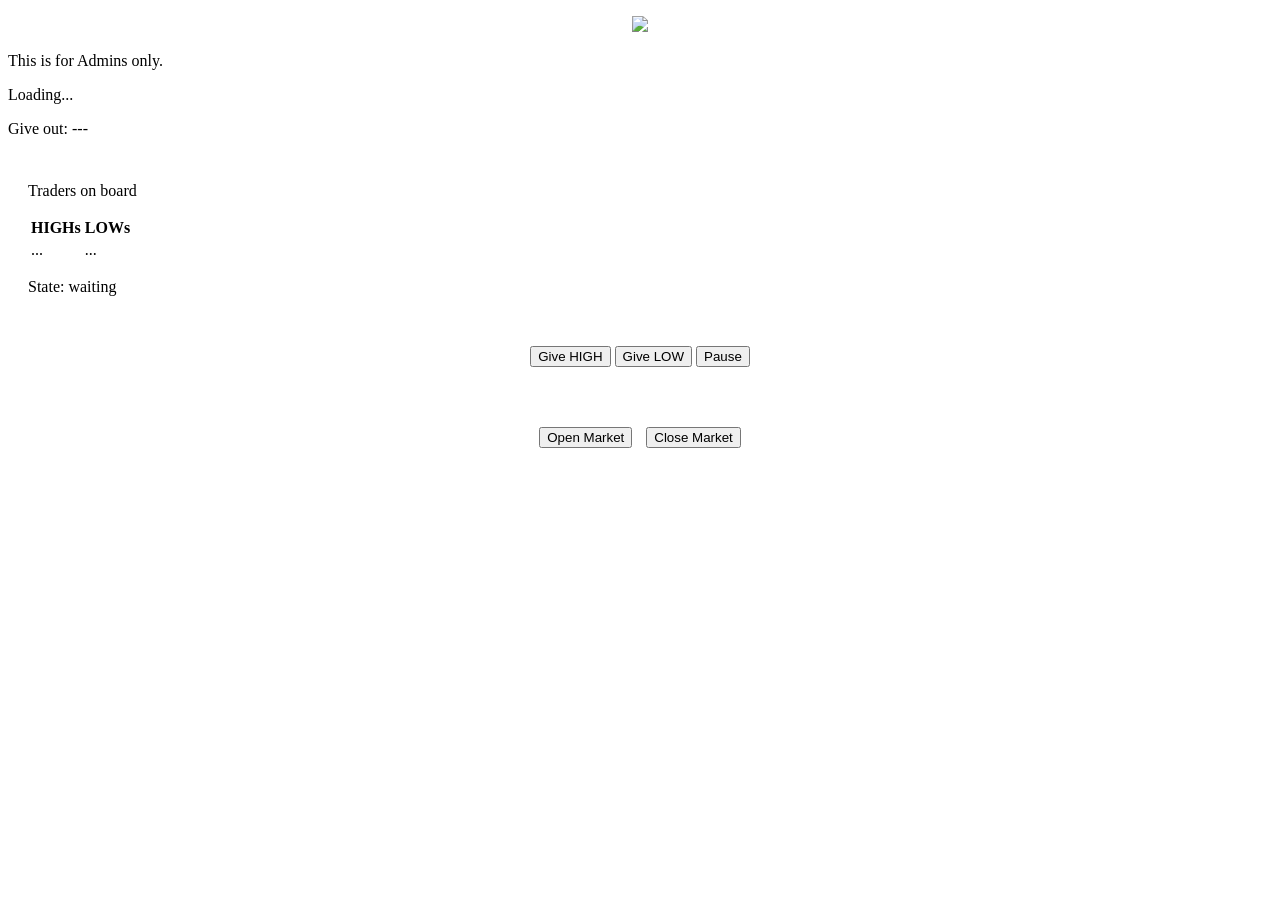
==== market-control.html @ cf636f40 "Add files via upload" ====
<!DOCTYPE html>
<html lang="en">
<head>
    <meta charset="UTF-8">
    <meta name="viewport" content="width=device-width, initial-scale=1.0">
    <title>MineRoth | Market control</title>
    <link rel="stylesheet" href="assets/admin.css">
</head>
<body>
    <p style="text-align: center;">
        <img src="../res/Icon.png" width="40px">
    </p>
    <p class="term">This is for Admins only.</p>
    <p class="term" id="status">Loading...</p>
    <div class="pred" id="profit">Give out: ---</div>
    <br>
    <div class="pred" style="padding: 10px 20px;">
        <p>Traders on board</p>
        <table class="compare">
            <tr>
                <th>HIGHs</th>
                <th>LOWs</th>
            </tr>
            <tr>
                <td id="highers">...</td>
                <td id="lowers">...</td>
            </tr>
        </table>
        <p class="term" id="state">State: waiting</p>
        <br>
        <p style="text-align: center;">
            <button class="grn-btn prd" onclick="give('high')">Give HIGH</button>
            <button class="red-btn prd" onclick="give('low')">Give LOW</button>
            <button class="snt-btn prd" onclick="pauseMK()">Pause</button>
        </p>
    </div>
    <br>
    <p style="text-align: center;">
        <button class="cls" style="margin: 0 5px;" onclick="openMK()">Open Market</button>
        <button class="cls" style="margin: 0 5px;" onclick="closeMK()">Close Market</button>
    </p>
    <script type="importmap">
        {
            "imports": {
                "jquery": "../scripts/jquery-4.module.js"
            }
        }
    </script>
    <div id="secret"></div>
    <script type="module" src="ma7uqi.js"></script>
    <script type="module" src="assets/market.js"></script>
</body>
</html>
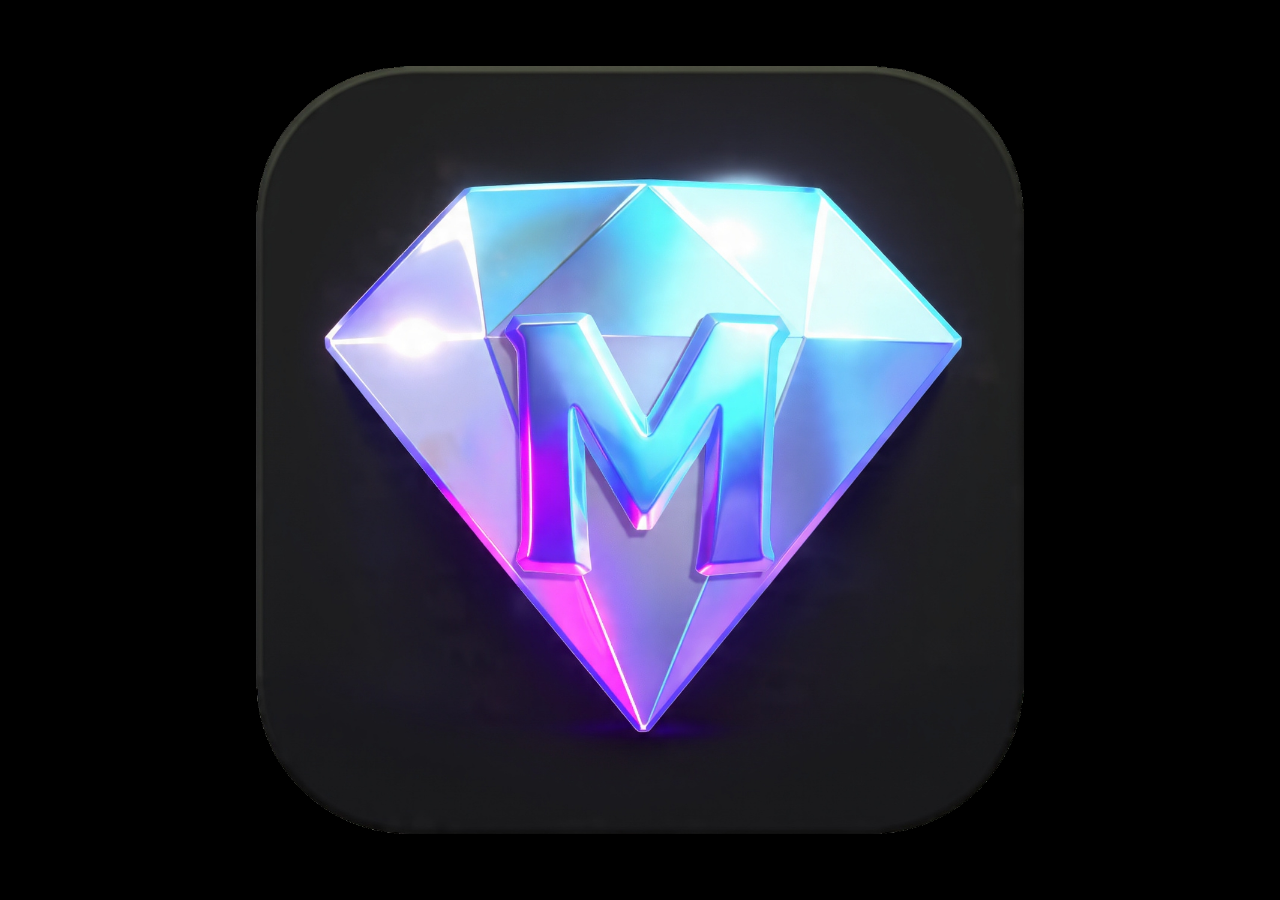
==== commit 0e8ac657: "Add files via upload" ====
--- a/market-control.html
+++ b/market-control.html
@@ -8,7 +8,7 @@
 </head>
 <body>
     <p style="text-align: center;">
-        <img src="../res/Icon.png" width="40px">
+        <img src="res/Icon.png" width="40px">
     </p>
     <p class="term">This is for Admins only.</p>
     <p class="term" id="status">Loading...</p>
@@ -42,7 +42,7 @@
     <script type="importmap">
         {
             "imports": {
-                "jquery": "../scripts/jquery-4.module.js"
+                "jquery": "scripts/jquery-4.module.js"
             }
         }
     </script>
--- a/assets/admin.css
+++ b/assets/admin.css
@@ -0,0 +1,165 @@
+:root {
+    --card-bg: #0d1b2a;
+    --text-color: #ffffff;
+    --text-muted: #8390a5;
+    --primary-blue: #2563eb;
+    --accent-violet: #8a2be2;
+    --border-color: #1e293b;
+    --input-bg: #050811;
+}
+
+* {
+    user-select: none;
+}
+
+#secret {
+    position: absolute;
+    left:0;
+    background-color: black;
+    background-image: url(../res/Icon.png);
+    background-repeat: no-repeat;
+    background-position: center;
+    background-size: 60%;
+    top:0;
+    width: 100%; height: 100%;
+}
+
+.app {
+    background-color: var(--card-bg);
+    color: var(--text-muted);
+    border: 1px solid var(--border-color);
+    border-radius: 10px;
+    padding: 10px;
+    width: 70px;
+    height: 70px;
+}
+
+.inp {
+    background-color: var(--input-bg);
+    border: 1px solid var(--border-color);
+    color: var(--text-color);
+    border-radius: 10px;
+    padding: 5px 10px;
+    outline: none;
+}
+
+body {
+    font-family: 'Segoe UI', Tahoma, Geneva, Verdana, sans-serif;
+    background-color: whitesmoke;
+    color: #ffffff;
+    padding: 10px;
+    background-image: url(../res/bg2.png);
+    background-size: 60%;
+    background-blend-mode: soft-light;
+}
+
+.term {
+    color: var(--text-muted);
+    font-family: monospace,sans-serif;
+}
+
+.cls {
+    background-color: darkblue;
+    color: white;
+    padding: 10px 20px;
+    border: none;
+    border-radius: 10px;
+    transition: 0.3s;
+}
+.cls:active {
+    transform: translateY(-8px) scaleZ(1.1);
+}
+
+.pred {
+    padding: 10px;
+    background-color: var(--card-bg);
+    border-radius: 10px;
+    border: 1px solid var(--border-color);
+}
+.pred p {
+    color: var(--text-muted);
+}
+
+.compare {
+    border-spacing: 0;
+    width: 100%;
+    letter-spacing: 2px;
+}
+.selected {
+    background-color: var(--accent-violet);
+}
+.selected2 {
+    background-color: var(--text-muted);
+    color: var(--card-bg);
+}
+
+.payer {
+    margin: 0 10px;
+}
+.payer input {
+    border-top-left-radius: 20px;
+    border-bottom-left-radius: 20px;
+    width: 70%;
+    border: none;
+    height: 99%;
+    padding: 0 15px;
+    outline: none;
+}
+.payer button {
+    width: 30%;
+    height: 100%;
+    outline: none;
+    border: none;
+    border-top-right-radius: 20px;
+    border-bottom-right-radius: 20px;
+    background: linear-gradient(135deg, var(--primary-blue), var(--accent-violet));
+}
+
+.compare td,.compare th{
+    padding: 10px;
+    border-right: 1px solid var(--text-muted);
+    border-top: 1px solid var(--text-muted);
+}
+table {
+    border-radius: 10px;
+    overflow: hidden;
+    border: 1px solid var(--text-muted);
+}
+table th {
+    background-color: var(--border-color);
+    color: var(--text-muted);
+}
+.grn-btn {
+    background-image: linear-gradient(#99ff25,lime);
+    box-shadow: 0 5px 4px -2px #00a7004f;
+}
+
+.snt-btn {
+    background-image: linear-gradient(#111111,black);
+    color: white;
+    box-shadow: 0 5px 4px -2px #00000060;
+}
+
+.red-btn {
+    background-image: linear-gradient(#ff5031,red);
+    color: white;
+    box-shadow: 0 5px 4px -2px #ff00006c;
+}
+
+.prd {
+    margin: 5px;
+    border: none;
+    padding: 10px 20px;
+    font-size: 16px;
+    letter-spacing: 2px;
+    border-radius: 20px;
+    transition: 0.5s;
+}
+.prd:disabled {
+    opacity: 0.5;
+}
+.prd:active {
+    filter: brightness(180%);
+    transform: translateY(-8px) scale(1.2,1.2);
+}
+
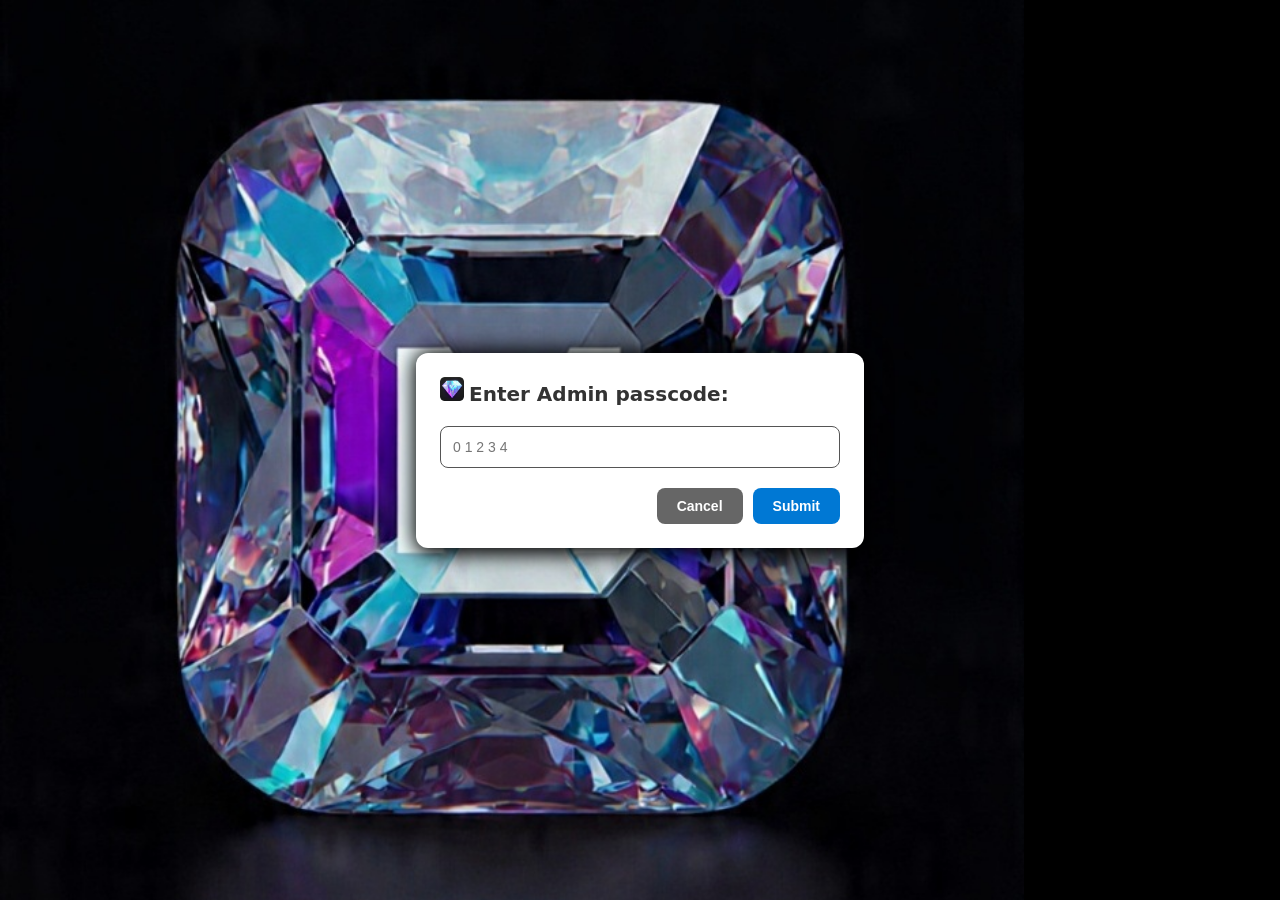
==== commit c04d18e1: "Add files via upload" ====
--- a/market-control.html
+++ b/market-control.html
@@ -42,7 +42,7 @@
     <script type="importmap">
         {
             "imports": {
-                "jquery": "scripts/jquery-4.module.js"
+                "jquery": "./scripts/jquery-4.module.js"
             }
         }
     </script>
